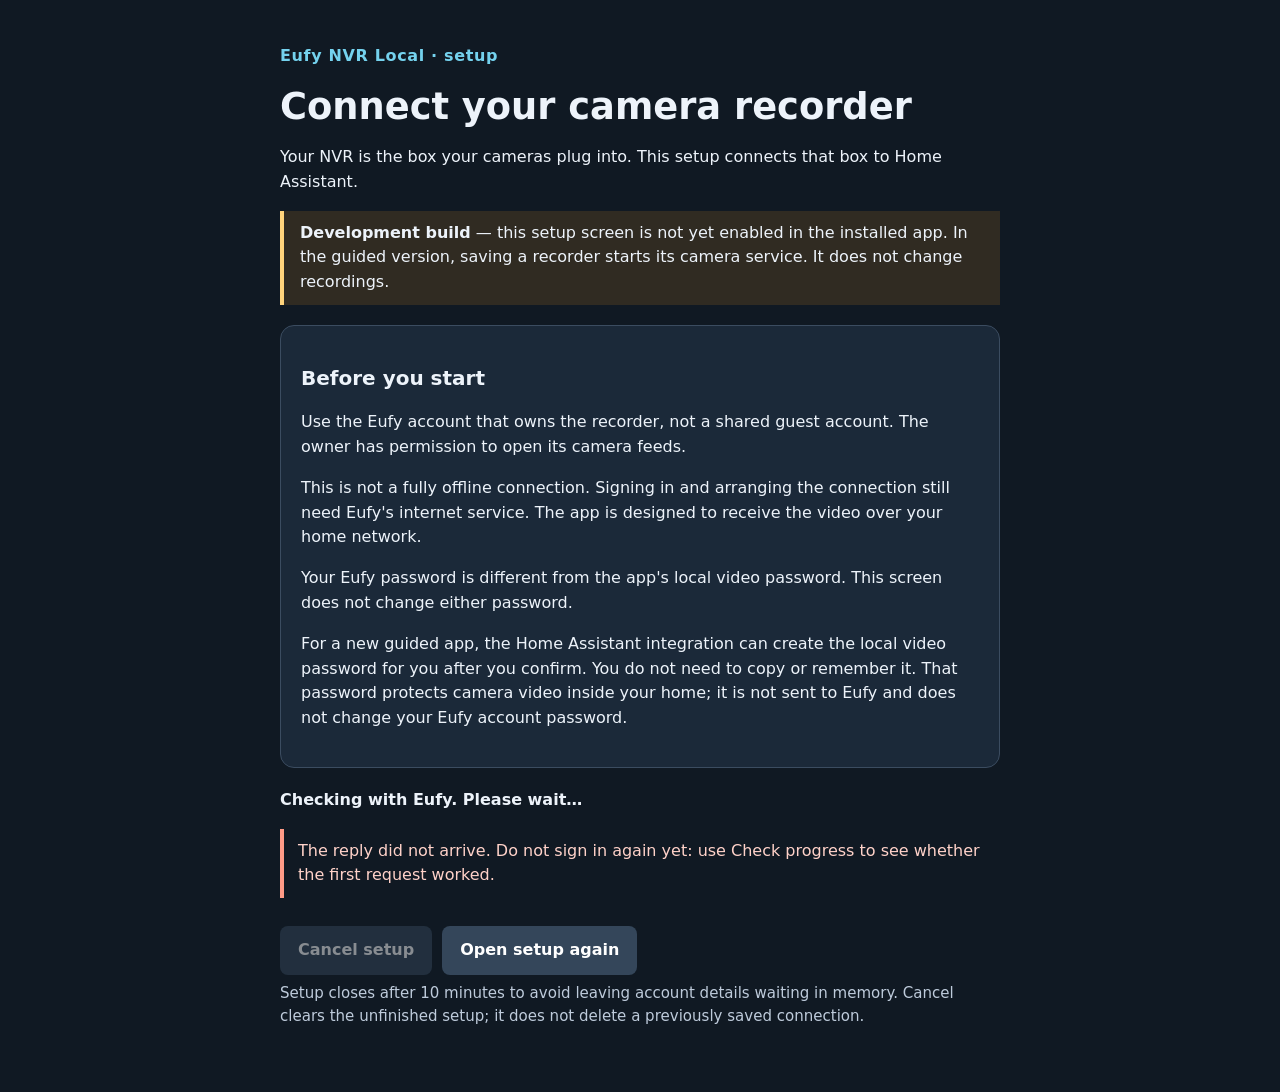
==== eufy_nvr/bridge/setup_ui/index.html @ 293685d5 "Prepare Eufy NVR Local experimental source preview Source-first EFX preview with guided setup, attri" ====
<!doctype html>
<html lang="en">
<head>
<meta charset="utf-8">
<meta name="viewport" content="width=device-width,initial-scale=1">
<title>Eufy NVR setup</title>
<link rel="stylesheet" href="setup.css">
<script type="module" src="setup.js"></script>
</head>
<body>
<main>
  <p class="eyebrow">Eufy NVR Local · setup</p>
  <h1>Connect your camera recorder</h1>
  <p>Your NVR is the box your cameras plug into. This setup connects that box to Home Assistant.</p>
  <aside><strong>Development build</strong> — this setup screen is not yet enabled in the installed app.
    In the guided version, saving a recorder starts its camera service. It does not change recordings.</aside>
  <section class="notice">
    <h2>Before you start</h2>
    <p>Use the Eufy account that owns the recorder, not a shared guest account. The owner has permission to open its camera feeds.</p>
    <p>This is not a fully offline connection. Signing in and arranging the connection still need Eufy's internet service.
       The app is designed to receive the video over your home network.</p>
    <p>Your Eufy password is different from the app's local video password. This screen does not change either password.</p>
    <p>For a new guided app, the Home Assistant integration can create the local video password for you after you confirm.
       You do not need to copy or remember it. That password protects camera video inside your home;
       it is not sent to Eufy and does not change your Eufy account password.</p>
  </section>
  <p id="status" role="status" aria-live="polite">Opening a protected setup session…</p>
  <p id="error" role="alert" hidden></p>
  <section id="service" class="notice" hidden>
    <h2>Camera service</h2>
    <p id="service-status"></p>
    <p class="help">A running service means the video software has started. Open a camera tile to check the actual picture.
      This screen does not change recording settings or restart Home Assistant.</p>
    <button id="retry-service" type="button" class="secondary" hidden>Try the connection again</button>
    <p id="remembered-status" class="help" hidden></p>
    <button id="forget-sign-in" type="button" class="secondary" hidden>Forget saved sign-in</button>
  </section>
  <form id="credentials" hidden>
    <h2>1. Sign in to Eufy</h2>
    <label for="email">Eufy email address</label>
    <input id="email" type="email" required maxlength="320" autocomplete="username" aria-describedby="email-help">
    <p id="email-help" class="help">Use the same email you use in the Eufy phone app. This tells Eufy which account owns your recorder.</p>
    <label for="password">Eufy password</label>
    <input id="password" type="password" required maxlength="1024" autocomplete="current-password" aria-describedby="password-help">
    <p id="password-help" class="help">This proves the account is yours. Normally the setup clears your password after signing in
      and saves a temporary access token instead.</p>
    <label><input id="remember" type="checkbox" aria-describedby="remember-help"> Remember my Eufy sign-in</label>
    <p id="remember-help" class="help">Optional and off by default. When you tick this and save your recorder, the app keeps your
      email and password in its private data so it can sign in again if Eufy rejects the saved access token.
      The app does not encrypt this saved password; someone who can read the app's private files or backups could read it.
      Protect your backups. A picture check, email code or failed renewal still needs your help.
      Forget saved sign-in removes it from the current app data, not from older backups, and does not change your Eufy password.</p>
    <label for="country">Account country</label>
    <select id="country" required aria-describedby="country-help">
      <option value="">Choose your account country</option>
      <option value="AU">Australia</option><option value="AT">Austria</option><option value="BE">Belgium</option>
      <option value="CA">Canada</option><option value="DK">Denmark</option><option value="FI">Finland</option>
      <option value="FR">France</option><option value="DE">Germany</option><option value="IE">Ireland</option>
      <option value="IT">Italy</option><option value="JP">Japan</option><option value="NL">Netherlands</option>
      <option value="NZ">New Zealand</option><option value="NO">Norway</option><option value="PL">Poland</option>
      <option value="PT">Portugal</option><option value="SG">Singapore</option><option value="ES">Spain</option>
      <option value="SE">Sweden</option><option value="CH">Switzerland</option>
      <option value="GB">United Kingdom</option><option value="US">United States</option>
    </select>
    <p id="country-help" class="help">Choose where your Eufy account is registered, not where you are travelling today.
      For an Australian account, choose Australia. If your country is missing, stop and ask for support; do not choose a different country.</p>
    <details>
      <summary>Server group — an advanced setting</summary>
      <label for="region">Eufy login server</label>
      <select id="region" aria-describedby="region-help">
        <option value="US">US server group</option><option value="EU">EU server group</option><option value="IE">IE server group</option>
      </select>
      <p id="region-help" class="help">This selects the Eufy service we ask to sign you in. It does not change your account country.
        The Australian installation tested for this project uses US. Keep your known working setting.
        If you do not know it and sign-in fails, ask for help instead of trying every group repeatedly.</p>
    </details>
    <button type="submit" data-action>Sign in</button>
  </form>
  <form id="captcha" hidden>
    <h2>2. Read the picture</h2>
    <p>Eufy wants to check that a person is signing in. Type the letters or numbers shown below. This does not change your password.</p>
    <img id="captcha-image" alt="Eufy picture challenge. Read the letters or numbers and enter them below.">
    <label for="answer">Letters or numbers in the picture</label>
    <input id="answer" maxlength="128" required autocomplete="off" spellcheck="false">
    <button type="submit" data-action>Check answer</button>
  </form>
  <form id="email-code" hidden>
    <h2>2. Check your email</h2>
    <p>Eufy needs another check before allowing this sign-in. Look for its six-digit email code, including in your junk folder.
      Enter it here to prove you can access the account's email.</p>
    <label for="code">Six-digit code</label>
    <input id="code" inputmode="numeric" pattern="[0-9]{6}" maxlength="6" required autocomplete="one-time-code">
    <p class="help">Do not post the code in screenshots or messages. If it never arrives, cancel and ask for help.
      Repeated sign-in attempts can temporarily lock the account.</p>
    <button type="submit" data-action>Check code</button>
  </form>
  <form id="recorder" hidden>
    <h2>3. Choose your recorder</h2>
    <p>This chooses which recorder Home Assistant will connect to. It does not erase recordings, move cameras or reset the recorder.
      Saving replaces this app's saved account connection.</p>
    <label for="selection">Your recorder</label>
    <select id="selection" required></select>
    <p class="help">Only supported T8N00 recorders appear. If two have the same name, give them different names in the Eufy app first,
      then cancel and start again. Do not guess.</p>
    <button type="submit" data-action>Save this recorder</button>
  </form>
  <section id="complete" hidden>
    <h2>Account connection saved</h2>
    <p>The app now has permission details for your chosen recorder. That is not yet proof that video works.</p>
    <p>If a camera-service status appears above, follow that message, then open a camera tile to check the picture.
      No recording settings were changed.</p>
  </section>
  <div class="actions">
    <button id="check" type="button" class="secondary" hidden>Check progress</button>
    <button id="cancel" type="button" class="secondary" disabled>Cancel setup</button>
    <button id="reopen" type="button" class="secondary" hidden>Open setup again</button>
  </div>
  <p class="help">Setup closes after 10 minutes to avoid leaving account details waiting in memory. Cancel clears the unfinished setup;
    it does not delete a previously saved connection.</p>
  <noscript>This setup needs JavaScript to send your details safely. Enable it for your Home Assistant page, then reload.</noscript>
</main>
</body>
</html>
---- eufy_nvr/bridge/setup_ui/setup.css ----
:root{color-scheme:light dark;font-family:system-ui,sans-serif;line-height:1.55;background:#101923;color:#edf3fa}
*{box-sizing:border-box}body{margin:0}main{max-width:760px;margin:auto;padding:28px 20px 48px}
h1{font-size:clamp(1.7rem,5vw,2.3rem);line-height:1.2;margin:.4em 0}h2{font-size:1.25rem}
.eyebrow{color:#74d2ee;font-weight:650;letter-spacing:.04em}.notice,form,#complete{background:#1b2939;border:1px solid #3b4c60;border-radius:14px;padding:20px;margin:20px 0}
aside{border-left:4px solid #ffd47c;padding:10px 16px;background:#302b22}
label{display:block;font-weight:650;margin:18px 0 6px}input,select{width:100%;font:inherit;border:1px solid #8e9db0;border-radius:8px;padding:11px;background:#101923;color:#fff}
.help{color:#becbdb;font-size:.94rem;margin-top:7px}button{font:inherit;font-weight:650;border:0;border-radius:8px;padding:12px 18px;background:#83dcf1;color:#10232b;cursor:pointer;margin-top:12px;min-height:46px}
button.secondary{background:#34465a;color:#fff}button:disabled{opacity:.5;cursor:not-allowed}
:focus-visible{outline:3px solid #ffd47c;outline-offset:3px}summary{cursor:pointer;color:#8edff2;padding:8px 0}
.actions{display:flex;gap:10px;flex-wrap:wrap}#error{color:#ffd2c9;border-left:4px solid #ff9b87;padding:10px 14px}
#status{font-weight:650}#captcha-image{max-width:100%;max-height:160px;background:white;border-radius:6px}
[hidden]{display:none!important}
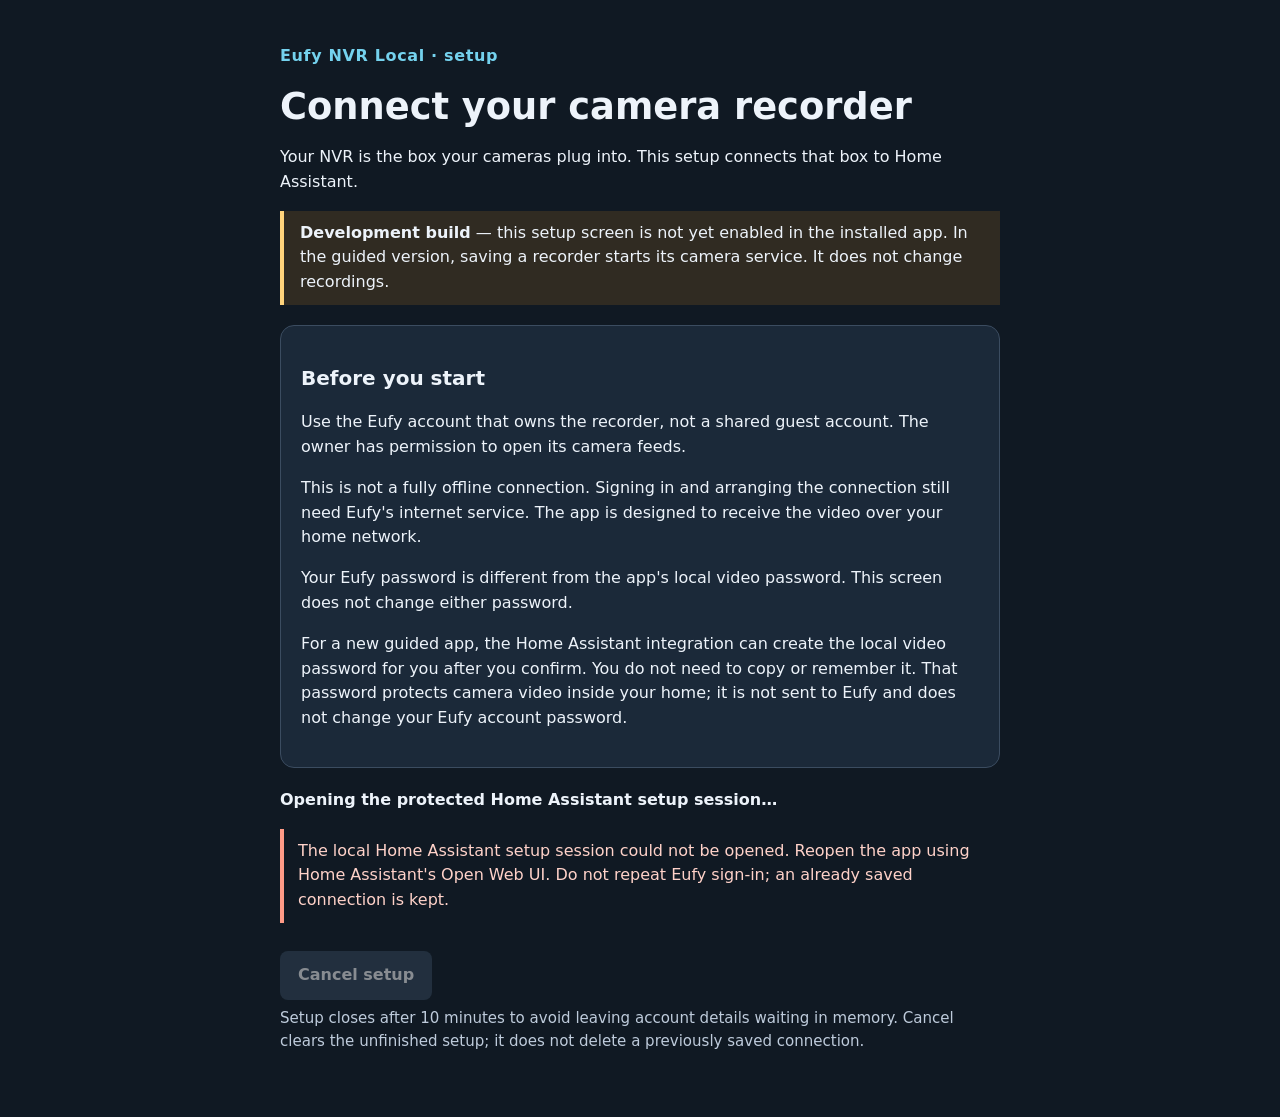
==== commit c41e680d: "Package matching setup preflight markup [skip ci]" ====
--- a/eufy_nvr/bridge/setup_ui/index.html
+++ b/eufy_nvr/bridge/setup_ui/index.html
@@ -29,6 +29,7 @@
   <section id="service" class="notice" hidden>
     <h2>Camera service</h2>
     <p id="service-status"></p>
+    <p id="switch-preflight" class="help" hidden></p>
     <p class="help">A running service means the video software has started. Open a camera tile to check the actual picture.
       This screen does not change recording settings or restart Home Assistant.</p>
     <button id="retry-service" type="button" class="secondary" hidden>Try the connection again</button>
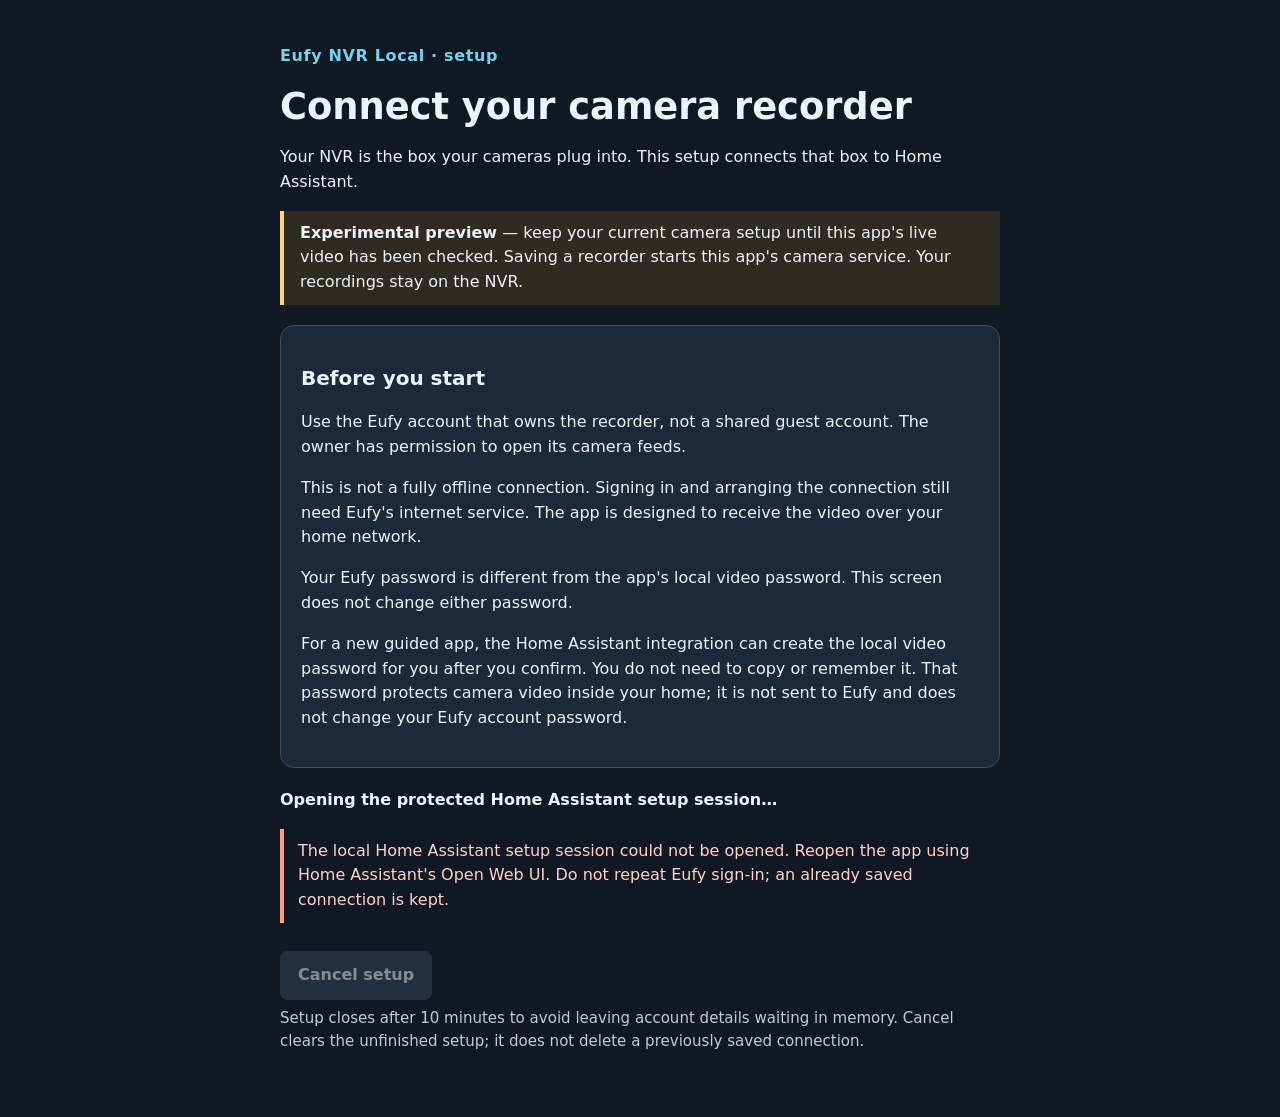
==== commit 4ace7360: "Prepare alpha.6 and clarify enabled experimental setup [skip ci]" ====
--- a/eufy_nvr/bridge/setup_ui/index.html
+++ b/eufy_nvr/bridge/setup_ui/index.html
@@ -12,8 +12,8 @@
   <p class="eyebrow">Eufy NVR Local · setup</p>
   <h1>Connect your camera recorder</h1>
   <p>Your NVR is the box your cameras plug into. This setup connects that box to Home Assistant.</p>
-  <aside><strong>Development build</strong> — this setup screen is not yet enabled in the installed app.
-    In the guided version, saving a recorder starts its camera service. It does not change recordings.</aside>
+  <aside><strong>Experimental preview</strong> — keep your current camera setup until this app's live video has been checked.
+    Saving a recorder starts this app's camera service. Your recordings stay on the NVR.</aside>
   <section class="notice">
     <h2>Before you start</h2>
     <p>Use the Eufy account that owns the recorder, not a shared guest account. The owner has permission to open its camera feeds.</p>
